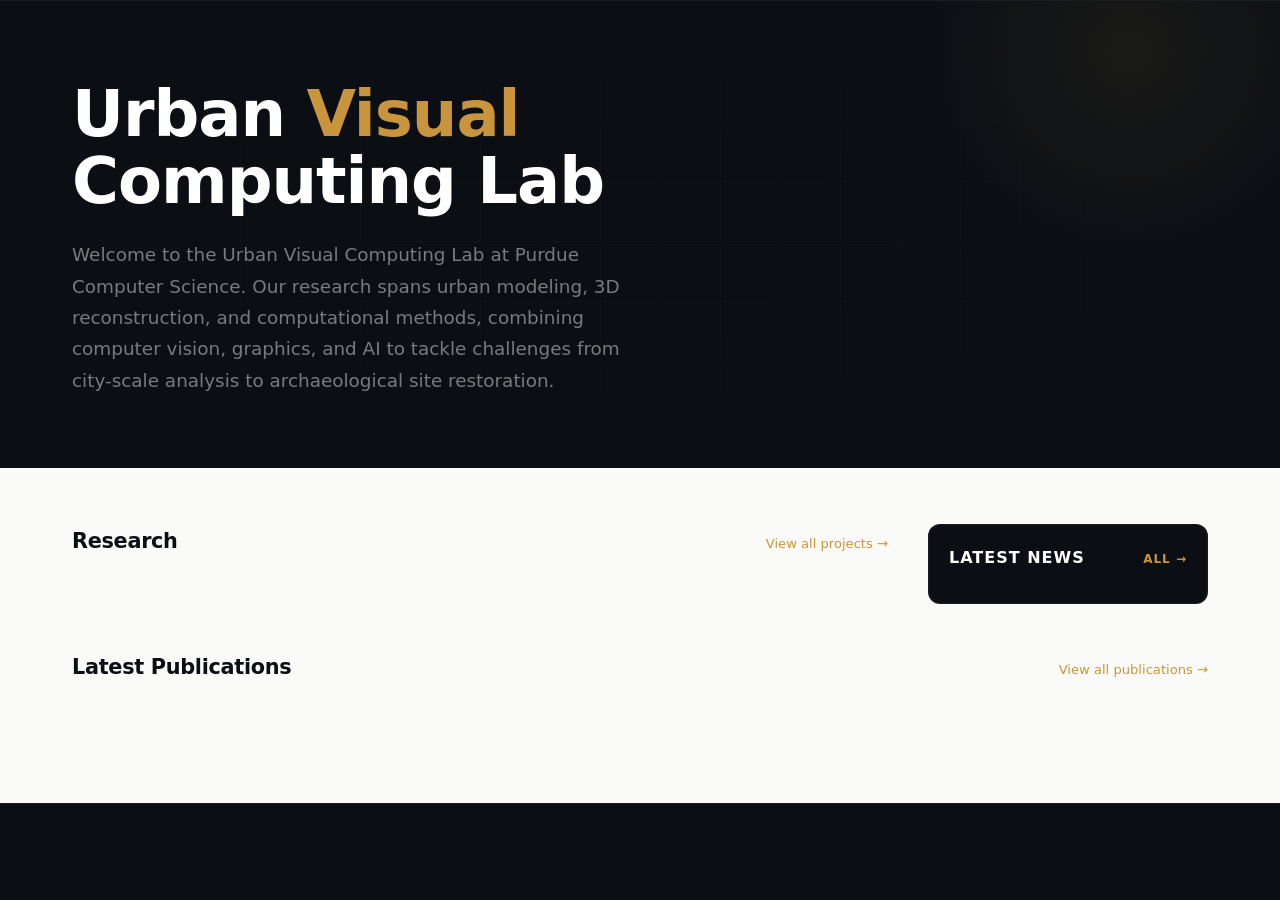
==== index.html @ cc0699c3 "add placeholder avatars, clean up images, UI tweaks" ====
<!DOCTYPE html>
<html lang="en">
<head>
  <meta charset="UTF-8">
  <meta name="viewport" content="width=device-width, initial-scale=1.0">
  <title>UVC Lab — Urban Visual Computing Lab</title>
  <link rel="stylesheet" href="css/style.css">
</head>
<body>
  <header class="site-header" id="site-header"></header>

  <section class="hero">
    <div class="hero-inner container">
      <h1>Urban <span class="highlight">Visual</span><br>Computing Lab</h1>
      <p class="subtitle">Welcome to the Urban Visual Computing Lab at Purdue Computer Science. Our research spans urban modeling, 3D reconstruction, and computational methods, combining computer vision, graphics, and AI to tackle challenges from city-scale analysis to archaeological site restoration.</p>
    </div>
  </section>

  <main class="page-content">
    <div class="container">
      <!-- Top row: Research + News sidebar -->
      <div class="home-top-row">
        <div class="home-main-col">
          <!-- Research Highlights -->
          <div class="home-section">
            <div class="home-section-header">
              <h2>Research</h2>
              <a href="research.html">View all projects &rarr;</a>
            </div>
            <div class="cards-grid" id="research-highlights"></div>
          </div>
        </div>

        <aside class="home-news-sidebar">
          <div class="home-section-header">
            <h2>Latest News</h2>
            <a href="news.html">All &rarr;</a>
          </div>
          <div id="latest-news"></div>
        </aside>
      </div>

      <!-- Latest Publications (full width below) -->
      <div class="home-section">
        <div class="home-section-header">
          <h2>Latest Publications</h2>
          <a href="publications.html">View all publications &rarr;</a>
        </div>
        <div id="latest-publications"></div>
      </div>
    </div>
  </main>

  <footer class="site-footer" id="site-footer"></footer>
  <script src="js/main.js"></script>
  <script>
    document.addEventListener('DOMContentLoaded', async () => {
      // Research highlights
      try {
        const projects = await fetchData('data/projects.json');
        document.getElementById('research-highlights').innerHTML = projects.slice(0, 4).map(p => `
          <a href="publications.html?tag=${encodeURIComponent(p.slug)}" class="card" style="text-decoration:none;color:inherit;display:block;">
            ${p.image ? `<img class="card-img" src="${p.image}" alt="${p.title}" onerror="this.style.display='none'">` : '<div class="card-img" style="background:#e9ecef;display:flex;align-items:center;justify-content:center;color:#adb5bd;font-size:2rem;">&#9635;</div>'}
            <div class="card-body">
              <h3>${p.title}</h3>
              <p>${p.description}</p>
            </div>
          </a>
        `).join('');
      } catch(e) { console.error('Failed to load projects:', e); }

      // Latest publications
      try {
        const pubs = await fetchData('data/publications.json');
        const sorted = pubs.sort((a, b) => b.year - a.year).slice(0, 3);
        document.getElementById('latest-publications').innerHTML = sorted.map(p => `
          <div class="pub-card">
            ${p.thumbnail
              ? `<img class="pub-thumb" src="${p.thumbnail}" alt="" onerror="this.style.display='none'">`
              : `<div class="pub-thumb" style="display:flex;align-items:center;justify-content:center;background:#e9ecef;color:#adb5bd;font-size:1.5rem;">&#128196;</div>`}
            <div class="pub-info">
              <h3><a href="publication.html?id=${p.slug}">${p.title}</a></h3>
              <p class="pub-citation">${p.authors} (${p.year}). ${p.title}. <em>${p.venue}</em>${p.venueDetails ? ', ' + p.venueDetails : ''}.</p>
              <div class="pub-buttons">
                ${p.bibtex ? `<button class="pub-btn" onclick="navigator.clipboard.writeText(\`${p.bibtex.replace(/`/g, '\\`')}\`);this.textContent='Copied!';setTimeout(()=>this.textContent='BibTeX',2000)">BibTeX</button>` : ''}
                ${p.doi ? `<a class="pub-btn" href="${p.doi}" target="_blank">DOI</a>` : ''}
                ${p.pdf ? `<a class="pub-btn" href="${p.pdf}" target="_blank">PDF</a>` : ''}
              </div>
            </div>
          </div>
        `).join('');
      } catch(e) { console.error('Failed to load publications:', e); }

      // Latest news
      try {
        const news = await fetchData('data/news.json');
        const sorted = news.sort((a, b) => new Date(b.date) - new Date(a.date)).slice(0, 5);
        document.getElementById('latest-news').innerHTML = sorted.map(n => `
          <div class="news-item">
            <div class="news-date">${new Date(n.date).toLocaleDateString('en-US', { year: 'numeric', month: 'short', day: 'numeric' })}</div>
            <h3>${n.link ? `<a href="${n.link}">${n.title}</a>` : n.title}
              <span class="news-type-badge ${n.type}">${n.type}</span>
            </h3>
          </div>
        `).join('');
      } catch(e) { console.error('Failed to load news:', e); }
    });
  </script>
</body>
</html>
---- css/style.css ----
/* ============================================
   UVC Lab — Urban Visual Computing Lab
   Aesthetic: Urban-Architectural Editorial
   ============================================ */

:root {
  --color-bg-dark: #0b0f14;
  --color-bg-card: #111820;
  --color-bg: #fafaf8;
  --color-bg-alt: #f0efeb;
  --color-surface: #ffffff;
  --color-primary: #0b0f14;
  --color-accent: #c9953c;
  --color-accent-glow: rgba(201, 149, 60, 0.15);
  --color-text: #1a1a1a;
  --color-text-light: #5a5a58;
  --color-text-inv: #e8e6e1;
  --color-text-inv-muted: rgba(232, 230, 225, 0.5);
  --color-border: #ddd9d0;
  --color-border-light: #eae7e0;
  --color-link: #0b0f14;
  --font-display: 'Segoe UI', system-ui, -apple-system, sans-serif;
  --font-body: 'Segoe UI', system-ui, -apple-system, sans-serif;
  --max-width: 1200px;
  --nav-height: 72px;
  --radius: 6px;
  --radius-lg: 12px;
}

/* ---- Reset ---- */
*, *::before, *::after { box-sizing: border-box; margin: 0; padding: 0; }

body {
  font-family: var(--font-body);
  color: var(--color-text);
  background: var(--color-bg);
  line-height: 1.65;
  min-height: 100vh;
  display: flex;
  flex-direction: column;
  -webkit-font-smoothing: antialiased;
}

a { color: var(--color-link); text-decoration: none; }
a:hover { text-decoration: underline; }
img { max-width: 100%; height: auto; }

::selection {
  background: var(--color-accent);
  color: #fff;
}

/* ---- Navigation ---- */
.site-header {
  background: var(--color-bg-dark);
  position: sticky;
  top: 0;
  z-index: 1000;
  border-bottom: 1px solid rgba(255,255,255,0.06);
}
.nav-container {
  max-width: var(--max-width);
  margin: 0 auto;
  padding: 0 2rem;
  display: flex;
  align-items: center;
  justify-content: space-between;
  height: var(--nav-height);
}
.nav-logo {
  font-family: var(--font-display);
  font-size: 1.3rem;
  font-weight: 800;
  color: #fff;
  text-decoration: none;
  letter-spacing: 1.5px;
  text-transform: uppercase;
  position: relative;
}
.nav-logo::after {
  content: '';
  position: absolute;
  bottom: -4px;
  left: 0;
  width: 24px;
  height: 2px;
  background: var(--color-accent);
}
.nav-logo:hover { text-decoration: none; opacity: 0.9; }
.nav-links {
  display: flex;
  list-style: none;
  gap: 0.25rem;
}
.nav-links a {
  color: rgba(255,255,255,0.55);
  text-decoration: none;
  font-family: var(--font-display);
  font-size: 0.8rem;
  font-weight: 500;
  letter-spacing: 1px;
  text-transform: uppercase;
  padding: 0.5rem 1rem;
  border-radius: var(--radius);
  transition: all 0.25s ease;
}
.nav-links a:hover,
.nav-links a.active {
  color: #fff;
  background: rgba(255,255,255,0.07);
  text-decoration: none;
}
.nav-toggle {
  display: none;
  background: none;
  border: 1px solid rgba(255,255,255,0.2);
  color: #fff;
  font-size: 1.2rem;
  cursor: pointer;
  padding: 0.4rem 0.6rem;
  border-radius: var(--radius);
}

/* ---- Footer ---- */
.site-footer {
  background: var(--color-bg-dark);
  color: var(--color-text-inv-muted);
  margin-top: auto;
  padding: 3rem 2rem;
  font-size: 0.85rem;
  border-top: 1px solid rgba(255,255,255,0.06);
}
.site-footer a { color: var(--color-text-inv); }
.footer-inner {
  max-width: var(--max-width);
  margin: 0 auto;
  display: flex;
  justify-content: space-between;
  align-items: center;
}

/* ---- Layout ---- */
.container {
  max-width: var(--max-width);
  margin: 0 auto;
  padding: 0 2rem;
}
.page-content {
  padding: 3.5rem 0;
  flex: 1;
}
.section-title {
  font-family: var(--font-display);
  font-size: 2rem;
  font-weight: 800;
  color: var(--color-primary);
  margin-bottom: 0.5rem;
  letter-spacing: -0.5px;
}
.section-subtitle {
  color: var(--color-text-light);
  font-size: 1rem;
  margin-bottom: 2.5rem;
  max-width: 500px;
}
.page-header {
  margin-bottom: 3rem;
  padding-bottom: 2rem;
  border-bottom: 1px solid var(--color-border);
}
.page-header .accent-line {
  display: block;
  width: 48px;
  height: 3px;
  background: var(--color-accent);
  margin-top: 0.75rem;
}

/* ---- Hero ---- */
.hero {
  background: var(--color-bg-dark);
  color: #fff;
  padding: 5rem 2rem 4.5rem;
  position: relative;
  overflow: hidden;
}
.hero::before {
  content: '';
  position: absolute;
  inset: 0;
  background:
    linear-gradient(90deg, rgba(201,149,60,0.03) 1px, transparent 1px),
    linear-gradient(rgba(201,149,60,0.03) 1px, transparent 1px);
  background-size: 60px 60px;
  mask-image: radial-gradient(ellipse 80% 70% at 50% 50%, black 20%, transparent 70%);
  -webkit-mask-image: radial-gradient(ellipse 80% 70% at 50% 50%, black 20%, transparent 70%);
}
.hero::after {
  content: '';
  position: absolute;
  top: -200px;
  right: -100px;
  width: 500px;
  height: 500px;
  background: radial-gradient(circle, rgba(201,149,60,0.08) 0%, transparent 60%);
  pointer-events: none;
}
.hero-inner {
  max-width: var(--max-width);
  margin: 0 auto;
  position: relative;
  z-index: 1;
}
.hero-label {
  font-family: var(--font-display);
  font-size: 0.75rem;
  letter-spacing: 3px;
  text-transform: uppercase;
  color: var(--color-accent);
  font-weight: 600;
  margin-bottom: 1.25rem;
  display: flex;
  align-items: center;
  gap: 0.75rem;
}
.hero-label::before {
  content: '';
  width: 32px;
  height: 1px;
  background: var(--color-accent);
}
.hero h1 {
  font-family: var(--font-display);
  font-size: clamp(2.5rem, 5vw, 4rem);
  font-weight: 800;
  line-height: 1.05;
  margin-bottom: 1.5rem;
  letter-spacing: -1px;
}
.hero h1 .highlight {
  color: var(--color-accent);
}
.hero .subtitle {
  font-size: 1.15rem;
  font-weight: 300;
  color: var(--color-text-inv-muted);
  max-width: 560px;
  line-height: 1.7;
}
.hero-stats {
  display: flex;
  gap: 3rem;
  margin-top: 3rem;
  padding-top: 2rem;
  border-top: 1px solid rgba(255,255,255,0.08);
}
.hero-stat {
  text-align: left;
}
.hero-stat .number {
  font-family: var(--font-display);
  font-size: 2rem;
  font-weight: 800;
  color: #fff;
  line-height: 1;
}
.hero-stat .label {
  font-size: 0.8rem;
  color: var(--color-text-inv-muted);
  margin-top: 0.25rem;
  letter-spacing: 0.5px;
}

/* ---- Homepage Layout ---- */
.home-top-row {
  display: grid;
  grid-template-columns: 1fr 280px;
  gap: 2.5rem;
  align-items: start;
  margin-bottom: 1.5rem;
}
.home-main-col { min-width: 0; }

.home-news-sidebar {
  background: var(--color-bg-dark);
  color: #fff;
  border-radius: var(--radius-lg);
  padding: 1.25rem;
  position: sticky;
  top: calc(var(--nav-height) + 1.5rem);
  border: 1px solid rgba(255,255,255,0.06);
}
.home-news-sidebar .home-section-header {
  margin-bottom: 0.75rem;
}
.home-news-sidebar .home-section-header h2 {
  color: #fff;
  font-size: 1rem;
  letter-spacing: 1px;
  text-transform: uppercase;
}
.home-news-sidebar .home-section-header a {
  color: var(--color-accent);
  font-size: 0.75rem;
  text-transform: uppercase;
  letter-spacing: 1px;
  font-weight: 600;
}
.home-news-sidebar .news-item {
  background: transparent;
  border: none;
  border-left: 2px solid rgba(255,255,255,0.1);
  border-radius: 0;
  padding: 0.35rem 0 0.35rem 0.75rem;
  margin-bottom: 0;
  transition: border-color 0.2s;
}
.home-news-sidebar .news-item:hover {
  border-left-color: var(--color-accent);
}
.home-news-sidebar .news-item .news-date {
  color: rgba(255,255,255,0.4);
  font-size: 0.65rem;
  letter-spacing: 0.5px;
  text-transform: uppercase;
}
.home-news-sidebar .news-item h3 {
  color: rgba(255,255,255,0.9);
  font-size: 0.78rem;
  line-height: 1.3;
  font-weight: 500;
}
.home-news-sidebar .news-item h3 a { color: rgba(255,255,255,0.9); }
.home-news-sidebar .news-item h3 a:hover { color: var(--color-accent); text-decoration: none; }
.home-news-sidebar .news-item p { display: none; }
.home-news-sidebar .news-type-badge {
  font-size: 0.5rem;
  padding: 0.05rem 0.35rem;
  display: inline-block;
  margin-top: 0.15rem;
}

.home-section { margin-bottom: 2.5rem; }
.home-section-header {
  display: flex;
  justify-content: space-between;
  align-items: baseline;
  margin-bottom: 1.75rem;
}
.home-section-header h2 {
  font-family: var(--font-display);
  font-size: 1.3rem;
  font-weight: 700;
  color: var(--color-primary);
  letter-spacing: -0.3px;
}
.home-section-header a {
  font-size: 0.82rem;
  color: var(--color-accent);
  font-weight: 500;
  transition: color 0.2s;
}
.home-section-header a:hover { text-decoration: none; color: var(--color-primary); }

/* ---- Cards ---- */
.cards-grid {
  display: grid;
  grid-template-columns: repeat(auto-fill, minmax(260px, 1fr));
  gap: 1.25rem;
}
.card {
  background: var(--color-surface);
  border: 1px solid var(--color-border-light);
  border-radius: var(--radius-lg);
  overflow: hidden;
  transition: all 0.3s ease;
  display: block;
  text-decoration: none;
  color: inherit;
}
.card:hover {
  box-shadow: 0 12px 40px rgba(0,0,0,0.08);
  transform: translateY(-4px);
  border-color: var(--color-accent);
  text-decoration: none;
  cursor: pointer;
}
.card-img {
  width: 100%;
  height: 170px;
  object-fit: cover;
  background: var(--color-bg-alt);
  border-bottom: 1px solid var(--color-border-light);
}
.card-body { padding: 1.25rem; }
.card-body h3 {
  font-family: var(--font-display);
  font-size: 1.05rem;
  font-weight: 700;
  margin-bottom: 0.5rem;
  color: var(--color-primary);
  letter-spacing: -0.3px;
}
.card-body p {
  font-size: 0.88rem;
  color: var(--color-text-light);
  line-height: 1.55;
}
.card-tag {
  display: inline-block;
  font-size: 0.65rem;
  padding: 0.2rem 0.55rem;
  background: var(--color-accent-glow);
  color: var(--color-accent);
  border-radius: 20px;
  margin-right: 0.3rem;
  font-weight: 600;
  letter-spacing: 0.5px;
  text-transform: uppercase;
}

/* ---- People ---- */
.people-section { margin-bottom: 3rem; }
.people-section h2 {
  font-family: var(--font-display);
  font-size: 1.15rem;
  font-weight: 700;
  color: var(--color-primary);
  margin-bottom: 1.25rem;
  padding-bottom: 0.5rem;
  border-bottom: 1px solid var(--color-border);
  letter-spacing: -0.3px;
  display: flex;
  align-items: center;
  gap: 0.75rem;
}
.people-section h2::before {
  content: '';
  width: 12px;
  height: 12px;
  background: var(--color-accent);
  border-radius: 2px;
  flex-shrink: 0;
}
.people-grid {
  display: grid;
  grid-template-columns: repeat(auto-fill, minmax(200px, 1fr));
  gap: 1.25rem;
}
.person-card {
  text-align: center;
  padding: 1.75rem 1.25rem;
  background: var(--color-surface);
  border: 1px solid var(--color-border-light);
  border-radius: var(--radius-lg);
  transition: all 0.3s ease;
  cursor: pointer;
}
.person-card:hover {
  box-shadow: 0 8px 30px rgba(0,0,0,0.08);
  transform: translateY(-3px);
  border-color: var(--color-accent);
}
.person-photo {
  width: 100px;
  height: 100px;
  border-radius: 50%;
  object-fit: cover;
  margin-bottom: 1rem;
  background: var(--color-bg-alt);
  border: 3px solid var(--color-border-light);
  transition: border-color 0.3s;
}
.person-card:hover .person-photo {
  border-color: var(--color-accent);
}
.person-card h3 {
  font-family: var(--font-display);
  font-size: 0.95rem;
  font-weight: 700;
  margin-bottom: 0.2rem;
  color: var(--color-primary);
}
.person-card .role {
  font-size: 0.8rem;
  color: var(--color-text-light);
}

/* ---- Person Modal ---- */
.modal-overlay {
  display: none;
  position: fixed;
  inset: 0;
  background: rgba(0, 0, 0, 0.75);
  backdrop-filter: blur(8px);
  -webkit-backdrop-filter: blur(8px);
  z-index: 2000;
  align-items: center;
  justify-content: center;
  padding: 2rem;
}
.modal-overlay.open { display: flex; }
.modal-content {
  background: var(--color-bg-dark);
  color: var(--color-text-inv);
  border-radius: var(--radius-lg);
  max-width: 640px;
  width: 100%;
  max-height: 85vh;
  overflow-y: auto;
  padding: 2.5rem;
  position: relative;
  border: 1px solid rgba(255,255,255,0.08);
  box-shadow: 0 25px 60px rgba(0,0,0,0.5);
}
.modal-close {
  position: absolute;
  top: 1.25rem;
  right: 1.25rem;
  background: rgba(255,255,255,0.06);
  border: 1px solid rgba(255,255,255,0.1);
  color: rgba(255,255,255,0.6);
  width: 36px;
  height: 36px;
  border-radius: var(--radius);
  font-size: 1.2rem;
  cursor: pointer;
  display: flex;
  align-items: center;
  justify-content: center;
  transition: all 0.2s;
}
.modal-close:hover { background: rgba(255,255,255,0.12); color: #fff; }
.modal-header {
  display: flex;
  align-items: center;
  gap: 1.5rem;
  margin-bottom: 1.5rem;
}
.modal-photo {
  width: 90px;
  height: 90px;
  border-radius: var(--radius-lg);
  object-fit: cover;
  background: rgba(255,255,255,0.06);
  border: 2px solid rgba(255,255,255,0.1);
}
.modal-header-info h2 {
  font-family: var(--font-display);
  font-size: 1.5rem;
  font-weight: 800;
  margin-bottom: 0.15rem;
  letter-spacing: -0.3px;
}
.modal-header-info .role {
  font-size: 0.9rem;
  color: var(--color-accent);
  font-weight: 500;
}
.modal-links {
  display: flex;
  flex-wrap: wrap;
  gap: 0.5rem;
  padding-bottom: 1.5rem;
  margin-bottom: 1.5rem;
  border-bottom: 1px solid rgba(255,255,255,0.08);
}
.modal-links a {
  display: inline-flex;
  align-items: center;
  gap: 0.4rem;
  padding: 0.4rem 0.85rem;
  border: 1px solid rgba(255,255,255,0.12);
  border-radius: var(--radius);
  color: rgba(255,255,255,0.7);
  font-size: 0.82rem;
  text-decoration: none;
  font-weight: 500;
  transition: all 0.2s;
}
.modal-links a:hover {
  background: rgba(255,255,255,0.08);
  color: #fff;
  border-color: rgba(255,255,255,0.2);
  text-decoration: none;
}
.modal-bio {
  line-height: 1.75;
  font-size: 0.95rem;
  color: rgba(255,255,255,0.75);
}
.modal-bio p { margin-bottom: 1rem; }

/* ---- Publication Cards ---- */
.pub-search-bar {
  display: flex;
  gap: 0.5rem;
  align-items: center;
  margin-bottom: 2rem;
  flex-wrap: wrap;
  background: var(--color-surface);
  padding: 1rem 1.25rem;
  border-radius: var(--radius-lg);
  border: 1px solid var(--color-border-light);
}
.pub-search-bar select,
.pub-search-bar input {
  font-family: var(--font-body);
  padding: 0.6rem 0.85rem;
  border: 1px solid var(--color-border);
  border-radius: var(--radius);
  font-size: 0.9rem;
  background: var(--color-bg);
  color: var(--color-text);
  transition: border-color 0.2s;
}
.pub-search-bar input { flex: 1; min-width: 200px; }
.pub-search-bar input:focus,
.pub-search-bar select:focus {
  outline: none;
  border-color: var(--color-accent);
  box-shadow: 0 0 0 3px var(--color-accent-glow);
}
.pub-search-bar .match-count {
  font-size: 0.82rem;
  color: var(--color-text-light);
  white-space: nowrap;
}
.pub-year-group h2 {
  font-family: var(--font-display);
  font-size: 1.75rem;
  font-weight: 800;
  color: var(--color-primary);
  margin: 3rem 0 1.25rem;
  display: flex;
  align-items: center;
  gap: 1rem;
  letter-spacing: -0.5px;
}
.pub-year-group h2::after {
  content: '';
  flex: 1;
  height: 1px;
  background: var(--color-border);
}
.pub-card {
  display: flex;
  gap: 1.5rem;
  padding: 1.5rem;
  background: var(--color-surface);
  border: 1px solid var(--color-border-light);
  border-radius: var(--radius-lg);
  margin-bottom: 1rem;
  transition: all 0.25s ease;
}
.pub-card:hover {
  box-shadow: 0 4px 20px rgba(0,0,0,0.06);
  border-color: var(--color-accent);
}
.pub-thumb {
  width: 150px;
  min-width: 150px;
  height: 110px;
  object-fit: cover;
  border-radius: var(--radius);
  background: var(--color-bg-alt);
  border: 1px solid var(--color-border-light);
}
.pub-info { flex: 1; }
.pub-info h3 {
  font-family: var(--font-display);
  font-size: 1rem;
  font-weight: 700;
  margin-bottom: 0.4rem;
  line-height: 1.35;
  letter-spacing: -0.2px;
}
.pub-info h3 a { color: var(--color-primary); }
.pub-info h3 a:hover { color: var(--color-accent); text-decoration: none; }
.pub-citation {
  font-size: 0.84rem;
  color: var(--color-text-light);
  font-style: italic;
  margin-bottom: 0.85rem;
  line-height: 1.55;
}
.pub-buttons {
  display: flex;
  gap: 0.4rem;
  flex-wrap: wrap;
}
.pub-btn {
  display: inline-block;
  padding: 0.35rem 0.8rem;
  font-family: var(--font-display);
  font-size: 0.72rem;
  font-weight: 600;
  letter-spacing: 0.5px;
  text-transform: uppercase;
  border: 1px solid var(--color-border);
  border-radius: var(--radius);
  color: var(--color-text);
  background: var(--color-bg);
  cursor: pointer;
  text-decoration: none;
  transition: all 0.2s ease;
}
.pub-btn:hover {
  background: var(--color-primary);
  color: #fff;
  border-color: var(--color-primary);
  text-decoration: none;
}

/* Pagination */
.pagination {
  display: flex;
  justify-content: center;
  align-items: center;
  gap: 0.75rem;
  margin-top: 2.5rem;
}
.pagination button {
  font-family: var(--font-display);
  padding: 0.5rem 1rem;
  border: 1px solid var(--color-border);
  border-radius: var(--radius);
  background: var(--color-surface);
  cursor: pointer;
  font-size: 0.82rem;
  font-weight: 600;
  letter-spacing: 0.5px;
  transition: all 0.2s;
}
.pagination button:hover { background: var(--color-bg-alt); }
.pagination button:disabled { opacity: 0.3; cursor: default; }
.pagination .page-info {
  font-size: 0.82rem;
  color: var(--color-text-light);
}

/* ---- Single Publication Detail ---- */
.pub-detail { max-width: 780px; margin: 0 auto; }
.pub-detail h1 {
  font-family: var(--font-display);
  font-size: 1.85rem;
  font-weight: 800;
  color: var(--color-primary);
  margin-bottom: 0.75rem;
  line-height: 1.25;
  letter-spacing: -0.5px;
}
.pub-detail .authors {
  font-size: 1rem;
  color: var(--color-text-light);
  margin-bottom: 0.5rem;
}
.pub-detail .venue {
  font-size: 0.95rem;
  color: var(--color-text-light);
  font-style: italic;
  margin-bottom: 1.75rem;
}
.pub-detail .pub-figure {
  width: 100%;
  max-height: 420px;
  object-fit: contain;
  border: 1px solid var(--color-border-light);
  border-radius: var(--radius-lg);
  margin-bottom: 2rem;
  background: var(--color-bg-alt);
}
.pub-detail .abstract { margin-bottom: 2rem; }
.pub-detail .abstract h2 {
  font-family: var(--font-display);
  font-size: 1.1rem;
  font-weight: 700;
  margin-bottom: 0.75rem;
  color: var(--color-primary);
  letter-spacing: -0.2px;
}
.pub-detail .abstract p {
  line-height: 1.8;
  color: var(--color-text);
  font-size: 0.95rem;
}
.pub-detail .pub-buttons { margin-bottom: 2rem; }
.pub-detail .bibtex-block {
  background: var(--color-bg-alt);
  border: 1px solid var(--color-border);
  border-radius: var(--radius-lg);
  padding: 1.25rem;
  margin-bottom: 2rem;
  display: none;
}
.pub-detail .bibtex-block.visible { display: block; }
.pub-detail .bibtex-block pre {
  font-size: 0.8rem;
  white-space: pre-wrap;
  word-break: break-all;
  font-family: 'SF Mono', 'Fira Code', monospace;
  color: var(--color-text);
}
.pub-detail .bibtex-block button {
  margin-top: 0.75rem;
  padding: 0.35rem 0.85rem;
  font-size: 0.78rem;
  cursor: pointer;
  border: 1px solid var(--color-border);
  border-radius: var(--radius);
  background: var(--color-surface);
  font-family: var(--font-display);
  font-weight: 600;
  letter-spacing: 0.5px;
  transition: all 0.2s;
}
.pub-detail .bibtex-block button:hover {
  background: var(--color-primary);
  color: #fff;
  border-color: var(--color-primary);
}

/* ---- News ---- */
.news-item {
  padding: 1.5rem;
  background: var(--color-surface);
  border: 1px solid var(--color-border-light);
  border-radius: var(--radius-lg);
  margin-bottom: 1rem;
  border-left: 3px solid transparent;
  transition: all 0.2s ease;
}
.news-item:hover {
  border-left-color: var(--color-accent);
  box-shadow: 0 2px 12px rgba(0,0,0,0.04);
}
.news-item .news-date {
  font-size: 0.75rem;
  color: var(--color-text-light);
  margin-bottom: 0.3rem;
  font-weight: 500;
  letter-spacing: 0.5px;
  text-transform: uppercase;
}
.news-item h3 {
  font-family: var(--font-display);
  font-size: 1rem;
  color: var(--color-primary);
  margin-bottom: 0.4rem;
  font-weight: 700;
}
.news-item p {
  font-size: 0.88rem;
  color: var(--color-text-light);
  line-height: 1.55;
}
.news-type-badge {
  display: inline-block;
  font-size: 0.6rem;
  padding: 0.15rem 0.5rem;
  border-radius: 20px;
  font-weight: 700;
  text-transform: uppercase;
  margin-left: 0.5rem;
  vertical-align: middle;
  letter-spacing: 0.5px;
}
.news-type-badge.award { background: #fef3cd; color: #92710c; }
.news-type-badge.publication { background: #d4edda; color: #155724; }
.news-type-badge.general { background: #e2e3e5; color: #383d41; }

/* ---- Animations ---- */
@keyframes fadeUp {
  from { opacity: 0; transform: translateY(24px); }
  to { opacity: 1; transform: translateY(0); }
}
@keyframes fadeIn {
  from { opacity: 0; }
  to { opacity: 1; }
}
.hero-inner { animation: fadeUp 0.7s ease-out; }
.home-section { animation: fadeUp 0.6s ease-out both; }
.home-section:nth-child(1) { animation-delay: 0.1s; }
.home-section:nth-child(2) { animation-delay: 0.2s; }
.home-news-sidebar { animation: fadeIn 0.8s ease-out 0.3s both; }

/* ---- Responsive ---- */
@media (max-width: 900px) {
  .home-top-row {
    grid-template-columns: 1fr;
  }
  .home-news-sidebar {
    position: static;
    order: -1;
  }
}
@media (max-width: 768px) {
  .nav-links {
    display: none;
    flex-direction: column;
    position: absolute;
    top: var(--nav-height);
    left: 0;
    right: 0;
    background: var(--color-bg-dark);
    padding: 1rem 2rem 1.5rem;
    gap: 0.25rem;
    box-shadow: 0 8px 24px rgba(0,0,0,0.3);
    border-top: 1px solid rgba(255,255,255,0.06);
  }
  .nav-links.open { display: flex; }
  .nav-toggle { display: block; }
  .hero { padding: 3.5rem 1.5rem 3rem; }
  .hero h1 { font-size: 2rem; }
  .hero-stats { gap: 1.5rem; flex-wrap: wrap; }
  .container { padding: 0 1.25rem; }
  .pub-card { flex-direction: column; }
  .pub-thumb { width: 100%; min-width: unset; height: 180px; }
  .pub-search-bar { flex-direction: column; align-items: stretch; }
  .people-grid { grid-template-columns: repeat(auto-fill, minmax(150px, 1fr)); }
  .cards-grid { grid-template-columns: 1fr; }
  .modal-content { padding: 1.75rem; margin: 1rem; }
  .footer-inner { flex-direction: column; gap: 0.5rem; text-align: center; }
}
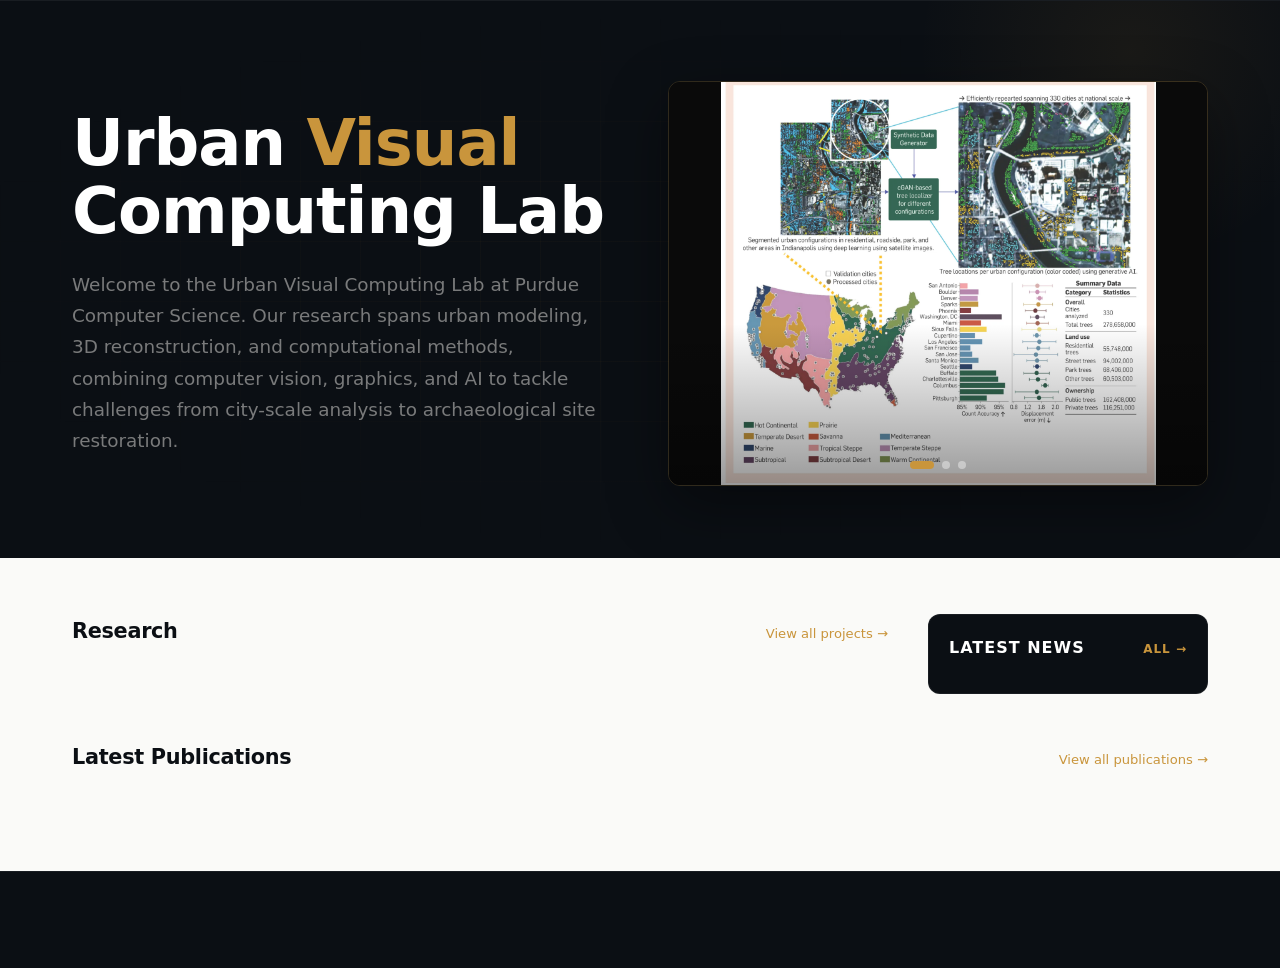
==== commit adf616e3: "add hero carousel" ====
--- a/index.html
+++ b/index.html
@@ -11,8 +11,18 @@
 
   <section class="hero">
     <div class="hero-inner container">
-      <h1>Urban <span class="highlight">Visual</span><br>Computing Lab</h1>
-      <p class="subtitle">Welcome to the Urban Visual Computing Lab at Purdue Computer Science. Our research spans urban modeling, 3D reconstruction, and computational methods, combining computer vision, graphics, and AI to tackle challenges from city-scale analysis to archaeological site restoration.</p>
+      <div class="hero-text">
+        <h1>Urban <span class="highlight">Visual</span><br>Computing Lab</h1>
+        <p class="subtitle">Welcome to the Urban Visual Computing Lab at Purdue Computer Science. Our research spans urban modeling, 3D reconstruction, and computational methods, combining computer vision, graphics, and AI to tackle challenges from city-scale analysis to archaeological site restoration.</p>
+      </div>
+      <div class="hero-carousel" aria-hidden="true">
+        <div class="hero-carousel-track" id="hero-carousel-track">
+          <div class="hero-slide active" style="background-image:url('images/carousel/slide-1.png')"></div>
+          <div class="hero-slide" style="background-image:url('images/carousel/slide-2.png')"></div>
+          <div class="hero-slide" style="background-image:url('images/carousel/slide-3.png')"></div>
+        </div>
+        <div class="hero-carousel-dots" id="hero-carousel-dots"></div>
+      </div>
     </div>
   </section>
 
@@ -55,6 +65,29 @@
   <script src="js/main.js"></script>
   <script>
     document.addEventListener('DOMContentLoaded', async () => {
+      // Hero carousel
+      (() => {
+        const slides = document.querySelectorAll('.hero-slide');
+        const dotsWrap = document.getElementById('hero-carousel-dots');
+        if (!slides.length || !dotsWrap) return;
+        let i = 0;
+        slides.forEach((_, idx) => {
+          const b = document.createElement('button');
+          if (idx === 0) b.classList.add('active');
+          b.addEventListener('click', () => go(idx));
+          dotsWrap.appendChild(b);
+        });
+        const dots = dotsWrap.querySelectorAll('button');
+        const go = (n) => {
+          slides[i].classList.remove('active');
+          dots[i].classList.remove('active');
+          i = n;
+          slides[i].classList.add('active');
+          dots[i].classList.add('active');
+        };
+        setInterval(() => go((i + 1) % slides.length), 5000);
+      })();
+
       // Research highlights
       try {
         const projects = await fetchData('data/projects.json');
--- a/css/style.css
+++ b/css/style.css
@@ -211,6 +211,75 @@
   position: relative;
   z-index: 1;
 }
+.hero-carousel { display: none; }
+@media (min-width: 1024px) {
+  .hero-inner {
+    display: grid;
+    grid-template-columns: minmax(0, 1fr) minmax(0, 1fr);
+    gap: 3.5rem;
+    align-items: center;
+  }
+  .hero-text { min-width: 0; }
+  .hero-carousel {
+    display: block;
+    position: relative;
+    width: 100%;
+    aspect-ratio: 4 / 3;
+    border-radius: 12px;
+    overflow: hidden;
+    box-shadow: 0 20px 60px rgba(0,0,0,0.4);
+    border: 1px solid rgba(201,149,60,0.2);
+  }
+  .hero-carousel-track {
+    position: absolute;
+    inset: 0;
+  }
+  .hero-slide {
+    position: absolute;
+    inset: 0;
+    background-size: contain;
+    background-position: center;
+    background-repeat: no-repeat;
+    background-color: #0a0a0a;
+    opacity: 0;
+    transition: opacity 0.8s ease;
+  }
+  .hero-slide.active { opacity: 1; }
+  .hero-slide.contain { background-size: contain; }
+  .hero-carousel::after {
+    content: '';
+    position: absolute;
+    inset: 0;
+    background: linear-gradient(180deg, transparent 60%, rgba(0,0,0,0.4) 100%);
+    pointer-events: none;
+  }
+  .hero-carousel-dots {
+    position: absolute;
+    bottom: 1rem;
+    left: 0;
+    right: 0;
+    display: flex;
+    justify-content: center;
+    gap: 0.5rem;
+    z-index: 2;
+  }
+  .hero-carousel-dots button {
+    width: 8px;
+    height: 8px;
+    border-radius: 50%;
+    border: none;
+    background: rgba(255,255,255,0.4);
+    cursor: pointer;
+    padding: 0;
+    transition: background 0.3s, width 0.3s;
+  }
+  .hero-carousel-dots button.active {
+    background: var(--color-accent);
+    width: 24px;
+    border-radius: 4px;
+  }
+  .hero .subtitle { max-width: none; }
+}
 .hero-label {
   font-family: var(--font-display);
   font-size: 0.75rem;
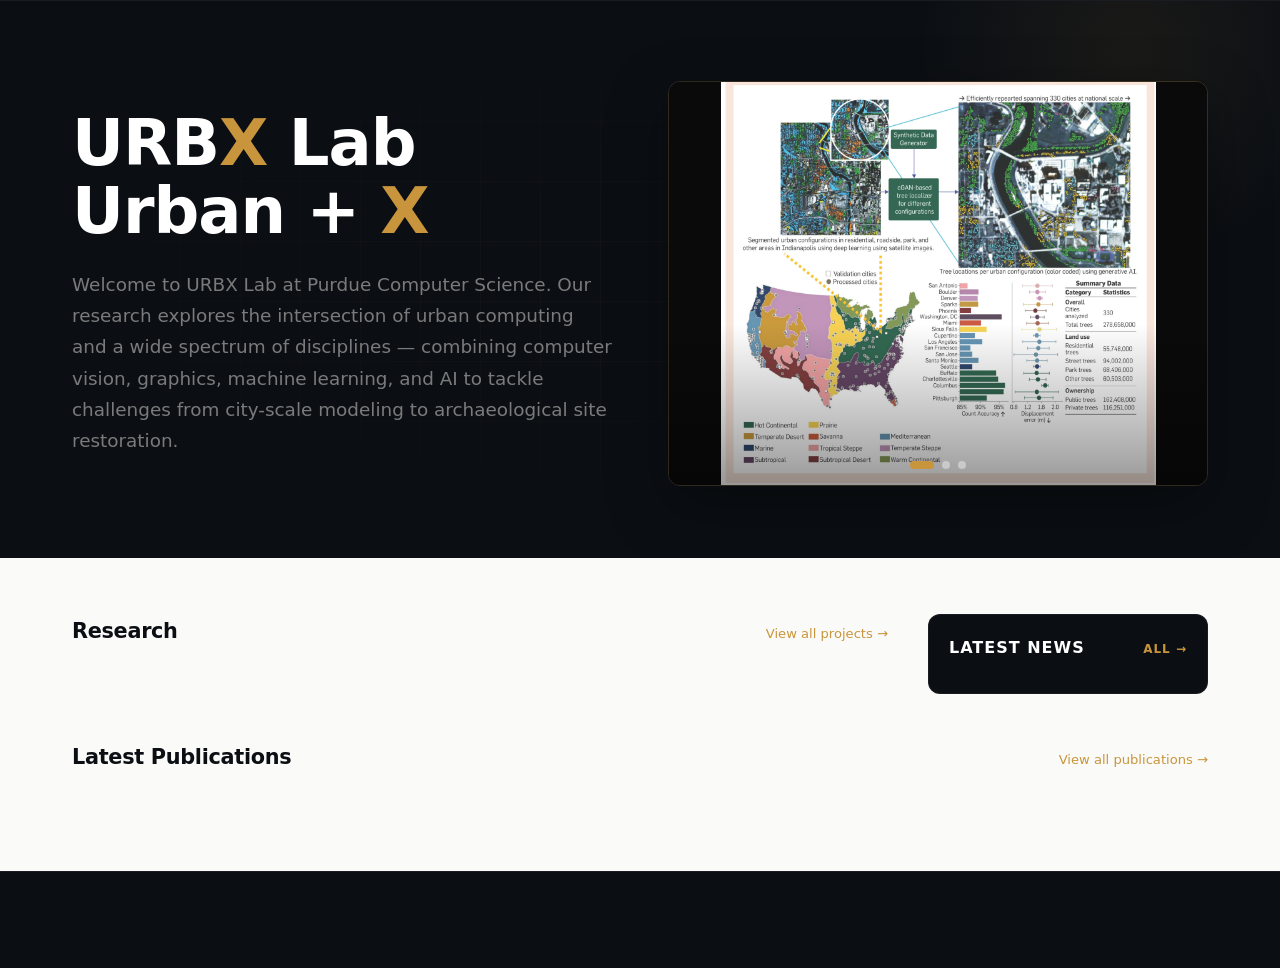
==== commit ef74598b: "highlight both X's in hero title" ====
--- a/index.html
+++ b/index.html
@@ -3,7 +3,7 @@
 <head>
   <meta charset="UTF-8">
   <meta name="viewport" content="width=device-width, initial-scale=1.0">
-  <title>UVC Lab — Urban Visual Computing Lab</title>
+  <title>URBX Lab — Urban + X</title>
   <link rel="stylesheet" href="css/style.css">
 </head>
 <body>
@@ -12,8 +12,8 @@
   <section class="hero">
     <div class="hero-inner container">
       <div class="hero-text">
-        <h1>Urban <span class="highlight">Visual</span><br>Computing Lab</h1>
-        <p class="subtitle">Welcome to the Urban Visual Computing Lab at Purdue Computer Science. Our research spans urban modeling, 3D reconstruction, and computational methods, combining computer vision, graphics, and AI to tackle challenges from city-scale analysis to archaeological site restoration.</p>
+        <h1>URB<span class="highlight">X</span> Lab<br>Urban + <span class="highlight">X</span></h1>
+        <p class="subtitle">Welcome to URBX Lab at Purdue Computer Science. Our research explores the intersection of urban computing and a wide spectrum of disciplines — combining computer vision, graphics, machine learning, and AI to tackle challenges from city-scale modeling to archaeological site restoration.</p>
       </div>
       <div class="hero-carousel" aria-hidden="true">
         <div class="hero-carousel-track" id="hero-carousel-track">
@@ -113,7 +113,7 @@
               : `<div class="pub-thumb" style="display:flex;align-items:center;justify-content:center;background:#e9ecef;color:#adb5bd;font-size:1.5rem;">&#128196;</div>`}
             <div class="pub-info">
               <h3><a href="publication.html?id=${p.slug}">${p.title}</a></h3>
-              <p class="pub-citation">${p.authors} (${p.year}). ${p.title}. <em>${p.venue}</em>${p.venueDetails ? ', ' + p.venueDetails : ''}.</p>
+              <p class="pub-citation">${p.authors} (${p.year}). ${p.title}.${p.venue ? ` <em>${p.venue}</em>${p.venueDetails ? ', ' + p.venueDetails : ''}.` : (p.venueDetails ? ` ${p.venueDetails}.` : '')}</p>
               <div class="pub-buttons">
                 ${p.bibtex ? `<button class="pub-btn" onclick="navigator.clipboard.writeText(\`${p.bibtex.replace(/`/g, '\\`')}\`);this.textContent='Copied!';setTimeout(()=>this.textContent='BibTeX',2000)">BibTeX</button>` : ''}
                 ${p.doi ? `<a class="pub-btn" href="${p.doi}" target="_blank">DOI</a>` : ''}
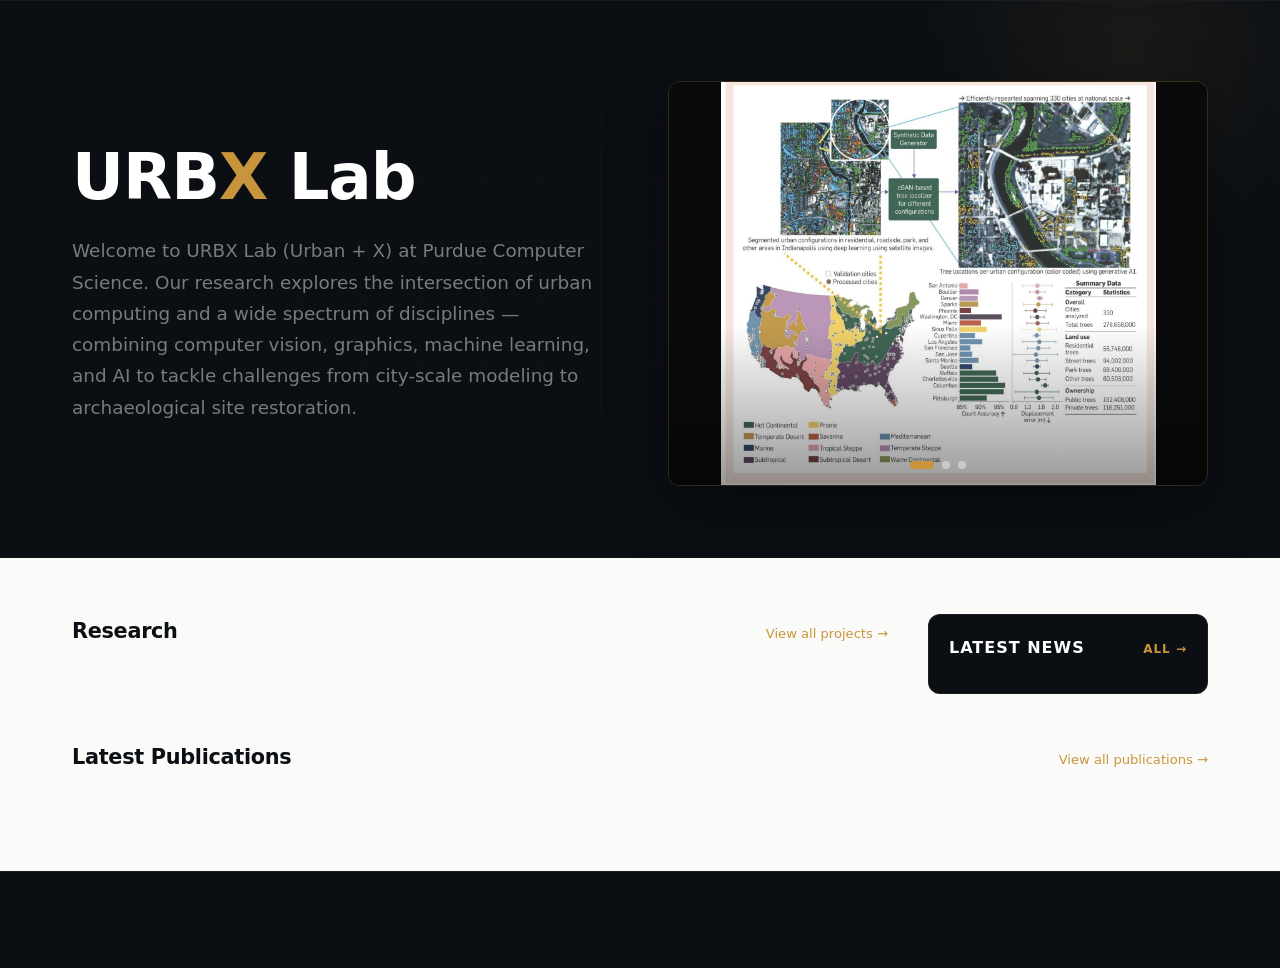
==== commit 26f1f248: "optimize images; add favicon, meta tags, sitemap, robots.txt" ====
--- a/index.html
+++ b/index.html
@@ -4,6 +4,15 @@
   <meta charset="UTF-8">
   <meta name="viewport" content="width=device-width, initial-scale=1.0">
   <title>URBX Lab — Urban + X</title>
+  <meta name="description" content="URBX Lab (Urban + X) at Purdue Computer Science — research at the intersection of urban computing and disciplines from computer vision to generative AI.">
+  <link rel="icon" type="image/svg+xml" href="favicon.svg">
+  <link rel="canonical" href="https://www.cs.purdue.edu/urbx_lab/">
+  <meta property="og:title" content="URBX Lab — Urban + X">
+  <meta property="og:description" content="Research at Purdue CS at the intersection of urban computing and disciplines from computer vision to generative AI.">
+  <meta property="og:image" content="https://www.cs.purdue.edu/urbx_lab/images/carousel/slide-1.jpg">
+  <meta property="og:url" content="https://www.cs.purdue.edu/urbx_lab/">
+  <meta property="og:type" content="website">
+  <meta name="twitter:card" content="summary_large_image">
   <link rel="stylesheet" href="css/style.css">
 </head>
 <body>
@@ -12,14 +21,14 @@
   <section class="hero">
     <div class="hero-inner container">
       <div class="hero-text">
-        <h1>URB<span class="highlight">X</span> Lab<br>Urban + <span class="highlight">X</span></h1>
-        <p class="subtitle">Welcome to URBX Lab at Purdue Computer Science. Our research explores the intersection of urban computing and a wide spectrum of disciplines — combining computer vision, graphics, machine learning, and AI to tackle challenges from city-scale modeling to archaeological site restoration.</p>
+        <h1>URB<span class="highlight">X</span> Lab</h1>
+        <p class="subtitle">Welcome to URBX Lab (Urban + X) at Purdue Computer Science. Our research explores the intersection of urban computing and a wide spectrum of disciplines — combining computer vision, graphics, machine learning, and AI to tackle challenges from city-scale modeling to archaeological site restoration.</p>
       </div>
       <div class="hero-carousel" aria-hidden="true">
         <div class="hero-carousel-track" id="hero-carousel-track">
-          <div class="hero-slide active" style="background-image:url('images/carousel/slide-1.png')"></div>
-          <div class="hero-slide" style="background-image:url('images/carousel/slide-2.png')"></div>
-          <div class="hero-slide" style="background-image:url('images/carousel/slide-3.png')"></div>
+          <div class="hero-slide active" style="background-image:url('images/carousel/slide-1.jpg')"></div>
+          <div class="hero-slide" style="background-image:url('images/carousel/slide-2.jpg')"></div>
+          <div class="hero-slide" style="background-image:url('images/carousel/slide-3.jpg')"></div>
         </div>
         <div class="hero-carousel-dots" id="hero-carousel-dots"></div>
       </div>
@@ -93,7 +102,7 @@
         const projects = await fetchData('data/projects.json');
         document.getElementById('research-highlights').innerHTML = projects.slice(0, 4).map(p => `
           <a href="publications.html?tag=${encodeURIComponent(p.slug)}" class="card" style="text-decoration:none;color:inherit;display:block;">
-            ${p.image ? `<img class="card-img" src="${p.image}" alt="${p.title}" onerror="this.style.display='none'">` : '<div class="card-img" style="background:#e9ecef;display:flex;align-items:center;justify-content:center;color:#adb5bd;font-size:2rem;">&#9635;</div>'}
+            ${p.image ? `<img class="card-img" src="${p.image}" alt="${p.title}" loading="lazy" onerror="this.style.display='none'">` : '<div class="card-img" style="background:#e9ecef;display:flex;align-items:center;justify-content:center;color:#adb5bd;font-size:2rem;">&#9635;</div>'}
             <div class="card-body">
               <h3>${p.title}</h3>
               <p>${p.description}</p>
@@ -109,7 +118,7 @@
         document.getElementById('latest-publications').innerHTML = sorted.map(p => `
           <div class="pub-card">
             ${p.thumbnail
-              ? `<img class="pub-thumb" src="${p.thumbnail}" alt="" onerror="this.style.display='none'">`
+              ? `<img class="pub-thumb" src="${p.thumbnail}" alt="${p.title}" loading="lazy" onerror="this.style.display='none'">`
               : `<div class="pub-thumb" style="display:flex;align-items:center;justify-content:center;background:#e9ecef;color:#adb5bd;font-size:1.5rem;">&#128196;</div>`}
             <div class="pub-info">
               <h3><a href="publication.html?id=${p.slug}">${p.title}</a></h3>
